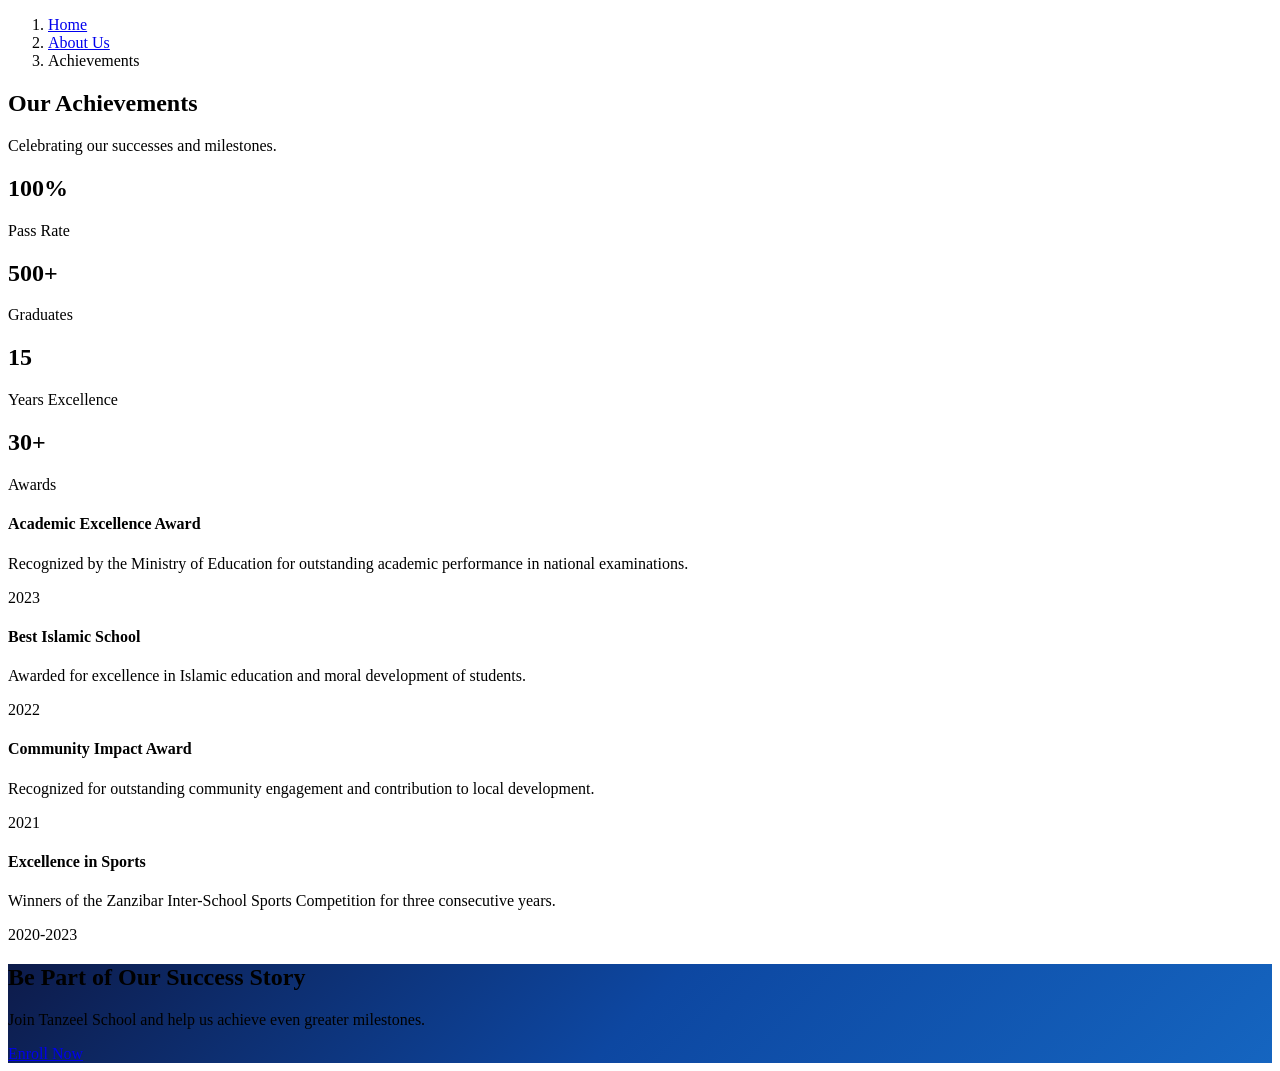
==== about-achievements.html @ 0faa12c1 "Prince" ====
<!DOCTYPE html>
<html lang="en" id="htmlTag">
<head>
    <meta charset="UTF-8" />
    <meta name="viewport" content="width=device-width, initial-scale=1.0" />
    <title>Tanzeel School - Achievements</title>
    <!-- Same head content -->
</head>
<body>

    <!-- Same NAVBAR and TOP BAR -->

    <!-- ======== PAGE HEADER ======== -->
    <section class="page-header py-5">
        <div class="container">
            <div class="row align-items-center">
                <div class="col-lg-8" data-aos="fade-right">
                    <nav aria-label="breadcrumb">
                        <ol class="breadcrumb">
                            <li class="breadcrumb-item"><a href="index.html" class="text-warning text-decoration-none">Home</a></li>
                            <li class="breadcrumb-item"><a href="about.html" class="text-warning text-decoration-none">About Us</a></li>
                            <li class="breadcrumb-item active text-white" aria-current="page">Achievements</li>
                        </ol>
                    </nav>
                    <h1 class="display-3 fw-bold text-white">
                        <span class="lang-achievements-page-title">Our Achievements</span>
                    </h1>
                    <p class="lead text-white-50 lang-achievements-page-desc">
                        Celebrating our successes and milestones.
                    </p>
                </div>
                <div class="col-lg-4 text-end d-none d-lg-block" data-aos="fade-left">
                    <div class="page-header-icon">
                        <i class="bi bi-trophy text-warning display-1"></i>
                    </div>
                </div>
            </div>
        </div>
    </section>

    <!-- ======== ACHIEVEMENTS CONTENT ======== -->
    <section class="achievements-full py-5">
        <div class="container">
            <!-- Stats -->
            <div class="row g-4 mb-5">
                <div class="col-lg-3 col-6" data-aos="fade-up" data-aos-delay="100">
                    <div class="achievement-stat p-4 rounded-4 text-center shadow-sm">
                        <h2 class="display-3 fw-bold text-primary">100%</h2>
                        <p class="text-muted lang-ach-stat-1">Pass Rate</p>
                    </div>
                </div>
                <div class="col-lg-3 col-6" data-aos="fade-up" data-aos-delay="200">
                    <div class="achievement-stat p-4 rounded-4 text-center shadow-sm">
                        <h2 class="display-3 fw-bold text-success">500+</h2>
                        <p class="text-muted lang-ach-stat-2">Graduates</p>
                    </div>
                </div>
                <div class="col-lg-3 col-6" data-aos="fade-up" data-aos-delay="300">
                    <div class="achievement-stat p-4 rounded-4 text-center shadow-sm">
                        <h2 class="display-3 fw-bold text-warning">15</h2>
                        <p class="text-muted lang-ach-stat-3">Years Excellence</p>
                    </div>
                </div>
                <div class="col-lg-3 col-6" data-aos="fade-up" data-aos-delay="400">
                    <div class="achievement-stat p-4 rounded-4 text-center shadow-sm">
                        <h2 class="display-3 fw-bold text-danger">30+</h2>
                        <p class="text-muted lang-ach-stat-4">Awards</p>
                    </div>
                </div>
            </div>
            
            <!-- Achievements List -->
            <div class="row g-4">
                <div class="col-lg-6" data-aos="fade-right">
                    <div class="achievement-card p-4 rounded-4 shadow-sm h-100">
                        <div class="d-flex align-items-start gap-3">
                            <div class="achievement-icon">
                                <i class="bi bi-trophy-fill text-warning display-4"></i>
                            </div>
                            <div>
                                <h4 class="fw-bold lang-ach-1">Academic Excellence Award</h4>
                                <p class="text-muted lang-ach-1-desc">Recognized by the Ministry of Education for outstanding academic performance in national examinations.</p>
                                <span class="badge bg-warning text-dark">2023</span>
                            </div>
                        </div>
                    </div>
                </div>
                
                <div class="col-lg-6" data-aos="fade-left" data-aos-delay="100">
                    <div class="achievement-card p-4 rounded-4 shadow-sm h-100">
                        <div class="d-flex align-items-start gap-3">
                            <div class="achievement-icon">
                                <i class="bi bi-award-fill text-primary display-4"></i>
                            </div>
                            <div>
                                <h4 class="fw-bold lang-ach-2">Best Islamic School</h4>
                                <p class="text-muted lang-ach-2-desc">Awarded for excellence in Islamic education and moral development of students.</p>
                                <span class="badge bg-primary">2022</span>
                            </div>
                        </div>
                    </div>
                </div>
                
                <div class="col-lg-6" data-aos="fade-right" data-aos-delay="200">
                    <div class="achievement-card p-4 rounded-4 shadow-sm h-100">
                        <div class="d-flex align-items-start gap-3">
                            <div class="achievement-icon">
                                <i class="bi bi-people-fill text-success display-4"></i>
                            </div>
                            <div>
                                <h4 class="fw-bold lang-ach-3">Community Impact Award</h4>
                                <p class="text-muted lang-ach-3-desc">Recognized for outstanding community engagement and contribution to local development.</p>
                                <span class="badge bg-success">2021</span>
                            </div>
                        </div>
                    </div>
                </div>
                
                <div class="col-lg-6" data-aos="fade-left" data-aos-delay="300">
                    <div class="achievement-card p-4 rounded-4 shadow-sm h-100">
                        <div class="d-flex align-items-start gap-3">
                            <div class="achievement-icon">
                                <i class="bi bi-star-fill text-warning display-4"></i>
                            </div>
                            <div>
                                <h4 class="fw-bold lang-ach-4">Excellence in Sports</h4>
                                <p class="text-muted lang-ach-4-desc">Winners of the Zanzibar Inter-School Sports Competition for three consecutive years.</p>
                                <span class="badge bg-warning text-dark">2020-2023</span>
                            </div>
                        </div>
                    </div>
                </div>
            </div>
        </div>
    </section>

    <!-- ======== CTA ======== -->
    <section class="cta-section py-5">
        <div class="container">
            <div class="cta-box p-5 rounded-5 text-center text-white" style="background: linear-gradient(135deg, #0d1b4a 0%, #0d47a1 50%, #1565c0 100%);">
                <h2 class="fw-bold display-5">Be Part of Our Success Story</h2>
                <p class="lead mb-4">Join Tanzeel School and help us achieve even greater milestones.</p>
                <a href="contact.html" class="btn btn-warning btn-lg fw-bold px-5 py-3 rounded-pill">
                    <i class="bi bi-person-plus me-2"></i> Enroll Now
                </a>
            </div>
        </div>
    </section>

    <!-- Same FOOTER -->
</body>
</html>
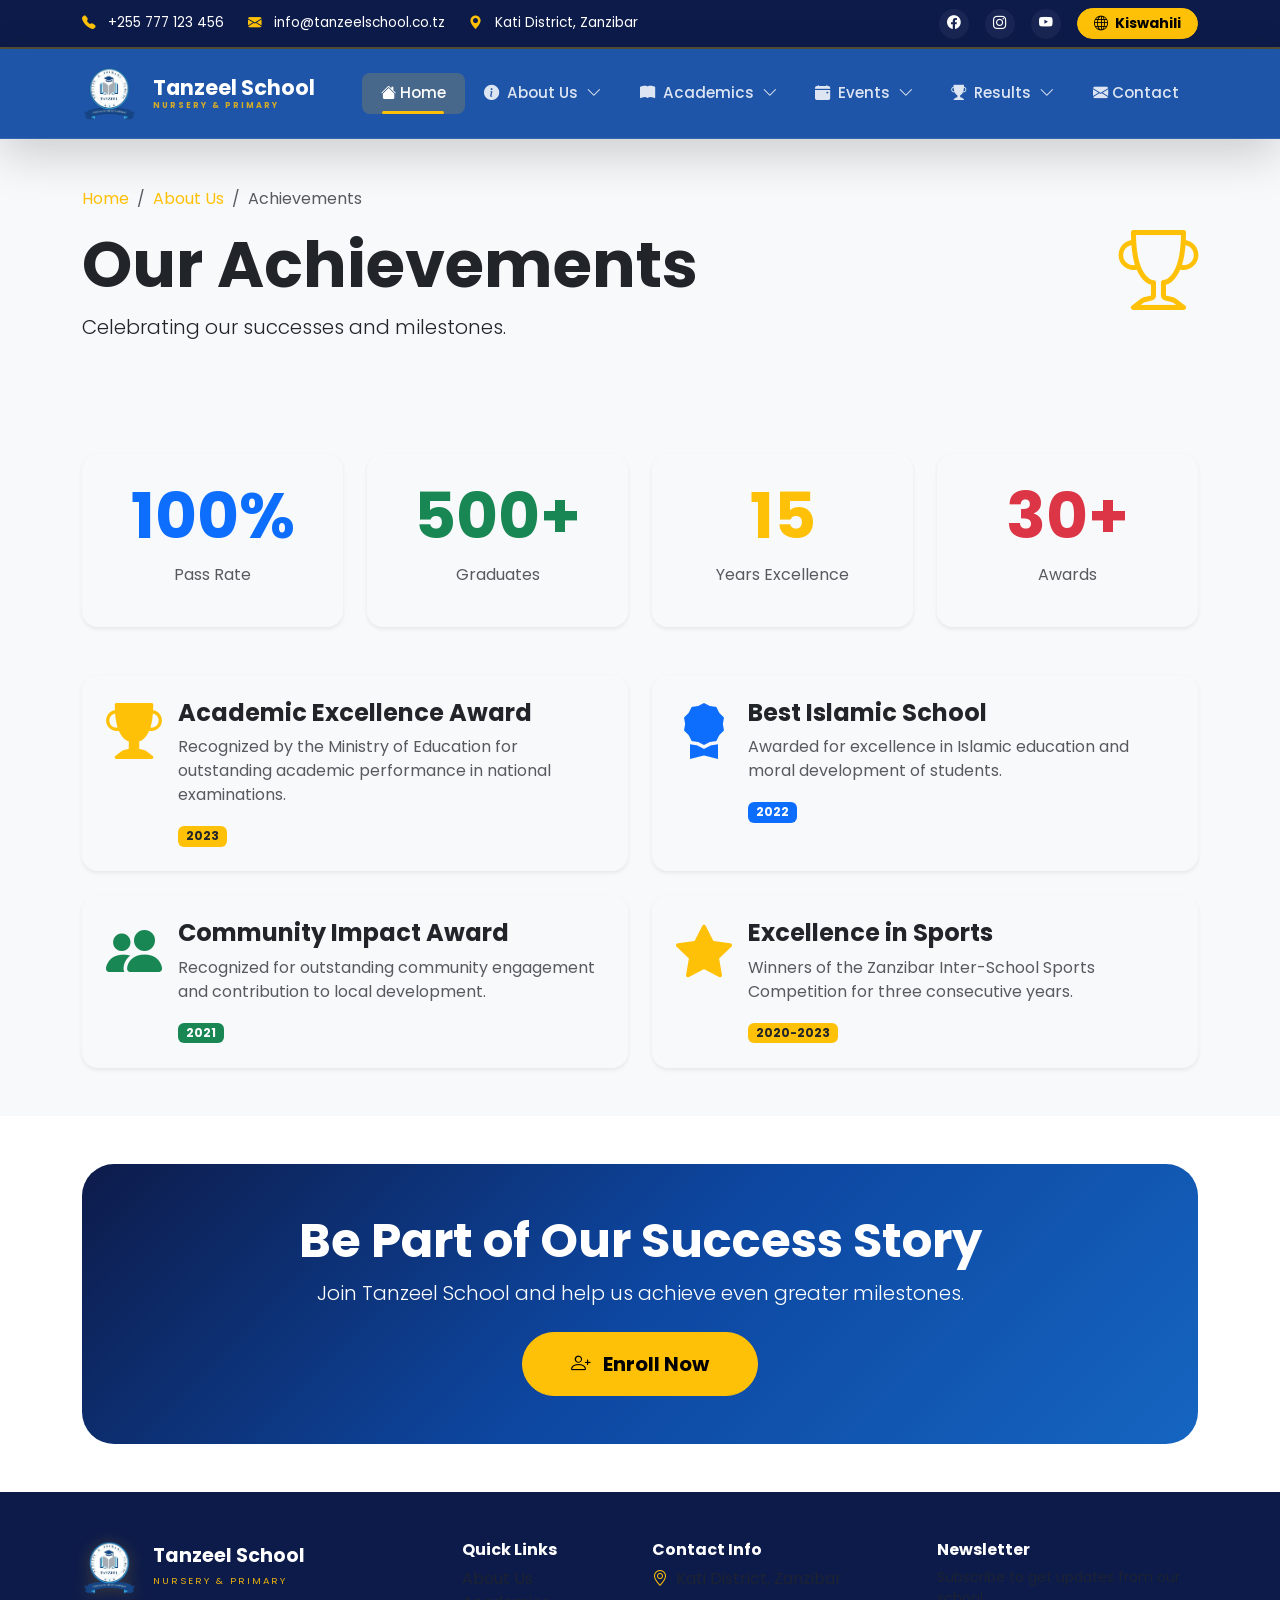
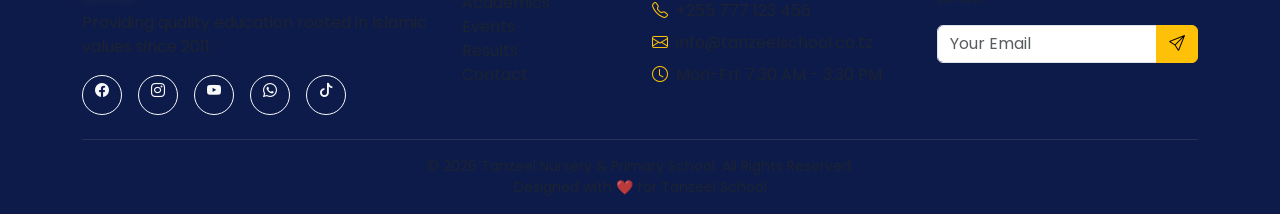
==== commit e01bf247: "Prince" ====
--- a/about-achievements.html
+++ b/about-achievements.html
@@ -4,11 +4,138 @@
     <meta charset="UTF-8" />
     <meta name="viewport" content="width=device-width, initial-scale=1.0" />
     <title>Tanzeel School - Achievements</title>
-    <!-- Same head content -->
+    
+    <!-- Bootstrap 5 CSS -->
+    <link href="https://cdn.jsdelivr.net/npm/bootstrap@5.3.2/dist/css/bootstrap.min.css" rel="stylesheet" />
+    <link href="https://cdn.jsdelivr.net/npm/bootstrap-icons@1.11.3/font/bootstrap-icons.css" rel="stylesheet" />
+    <link href="https://fonts.googleapis.com/css2?family=Playfair+Display:wght@700;800;900&family=Poppins:wght@300;400;500;600;700;800;900&display=swap" rel="stylesheet" />
+    <link href="https://unpkg.com/aos@2.3.1/dist/aos.css" rel="stylesheet" />
+    <link href="css/style.css" rel="stylesheet" />
 </head>
 <body>
 
-    <!-- Same NAVBAR and TOP BAR -->
+    
+    <!-- ======== PRELOADER ======== -->
+    <div id="preloader">
+        <div class="loader">
+            <div class="loader-ring"></div>
+            <div class="loader-ring"></div>
+            <div class="loader-ring"></div>
+            
+            <div class="loader-logo">
+                <img src="logo/tanzeel_logo.png" alt="Tanzeel School" class="loader-logo-img" />
+            </div>
+            <p class="loader-text mt-3 fw-bold">Tanzeel School</p>
+        </div>
+    </div>
+
+    <!-- ======== TOP BAR ======== -->
+    <div class="top-bar py-2 d-none d-md-block">
+        <div class="container d-flex justify-content-between align-items-center">
+            <div class="d-flex gap-4 text-white">
+                <span><i class="bi bi-telephone-fill me-2 text-warning"></i> <span class="lang-phone">+255 777 123 456</span></span>
+                <span><i class="bi bi-envelope-fill me-2 text-warning"></i> <span class="lang-email">info@tanzeelschool.co.tz</span></span>
+                <span><i class="bi bi-geo-alt-fill me-2 text-warning"></i> <span class="lang-address">Kati District, Zanzibar</span></span>
+            </div>
+            <div class="d-flex gap-3 align-items-center">
+                <a href="#" class="text-white text-decoration-none social-icon-top"><i class="bi bi-facebook"></i></a>
+                <a href="#" class="text-white text-decoration-none social-icon-top"><i class="bi bi-instagram"></i></a>
+                <a href="#" class="text-white text-decoration-none social-icon-top"><i class="bi bi-youtube"></i></a>
+                <button id="langToggle" class="btn btn-warning btn-sm fw-bold px-3 rounded-pill">
+                    <i class="bi bi-globe me-1"></i> <span id="langLabel">Kiswahili</span>
+                </button>
+            </div>
+        </div>
+    </div>
+
+    <!-- ======== NAVBAR ======== -->
+    <nav class="navbar navbar-expand-lg glass-navbar shadow-lg sticky-top">
+        <div class="container">
+            <a class="navbar-brand fw-bold" href="index.html">
+                <div class="brand-logo-wrapper">
+                    <img src="logo/tanzeel_logo.png" alt="Tanzeel School Logo" class="brand-logo" id="headerLogo" />
+                    <div class="brand-icon-fallback d-none">
+                        <i class="bi bi-mortarboard-fill"></i>
+                    </div>
+                </div>
+                <div class="brand-text ms-2">
+                    <span class="lang-school-name">Tanzeel School</span>
+                    <small class="d-block text-warning" style="font-size: 0.5rem; letter-spacing: 2px; opacity: 0.8;">
+                        <span class="lang-brand-tag">NURSERY &amp; PRIMARY</span>
+                    </small>
+                </div>
+            </a>
+            <button class="navbar-toggler border-0" type="button" data-bs-toggle="collapse" data-bs-target="#mainNav">
+                <span class="navbar-toggler-icon"></span>
+            </button>
+            <div class="collapse navbar-collapse" id="mainNav">
+                <ul class="navbar-nav ms-auto fw-semibold">
+                    <li class="nav-item"><a class="nav-link active" href="index.html"><i class="bi bi-house-fill me-1"></i><span class="lang-nav-home">Home</span></a></li>
+                    <li class="nav-item dropdown">
+                        <a class="nav-link dropdown-toggle" href="#" id="aboutDropdown" role="button" data-bs-toggle="dropdown" aria-expanded="false">
+                            <i class="bi bi-info-circle-fill me-1"></i>
+                            <span class="lang-nav-about">About Us</span>
+                            <i class="bi bi-chevron-down ms-1 dropdown-arrow"></i>
+                        </a>
+                        <ul class="dropdown-menu glass-dropdown" aria-labelledby="aboutDropdown">
+                            <li><a class="dropdown-item" href="about.html"><i class="bi bi-grid me-2"></i><span class="lang-drop-overview">Overview</span></a></li>
+                            <li><a class="dropdown-item" href="about-history.html"><i class="bi bi-clock-history me-2"></i><span class="lang-drop-history">Our History</span><span class="dropdown-badge">NEW</span></a></li>
+                            <li><a class="dropdown-item" href="about-mission.html"><i class="bi bi-bullseye me-2"></i><span class="lang-drop-mission">Mission & Vision</span></a></li>
+                            <li><a class="dropdown-item" href="about-staff.html"><i class="bi bi-people me-2"></i><span class="lang-drop-staff">Our Staff</span></a></li>
+                            <li><a class="dropdown-item" href="about-facilities.html"><i class="bi bi-building me-2"></i><span class="lang-drop-facilities">Facilities</span></a></li>
+                            <li><hr class="dropdown-divider" /></li>
+                            <li><a class="dropdown-item" href="about-achievements.html"><i class="bi bi-trophy me-2"></i><span class="lang-drop-achievements">Achievements</span><span class="dropdown-badge bg-success">Award</span></a></li>
+                        </ul>
+                    </li>
+                    <li class="nav-item dropdown">
+                        <a class="nav-link dropdown-toggle" href="#" id="acadDropdown" role="button" data-bs-toggle="dropdown" aria-expanded="false">
+                            <i class="bi bi-book-fill me-1"></i>
+                            <span class="lang-nav-academics">Academics</span>
+                            <i class="bi bi-chevron-down ms-1 dropdown-arrow"></i>
+                        </a>
+                        <ul class="dropdown-menu glass-dropdown" aria-labelledby="acadDropdown">
+                            <li><a class="dropdown-item" href="academics.html#nursery"><i class="bi bi-stars me-2"></i><span class="lang-drop-nursery">Nursery Program</span></a></li>
+                            <li><a class="dropdown-item" href="academics.html#primary"><i class="bi bi-book me-2"></i><span class="lang-drop-primary">Primary Program</span></a></li>
+                            <li><a class="dropdown-item" href="academics.html#subjects"><i class="bi bi-grid me-2"></i><span class="lang-drop-subjects">Subjects Offered</span><span class="dropdown-badge">8</span></a></li>
+                            <li><a class="dropdown-item" href="academics.html#curriculum"><i class="bi bi-diagram-3 me-2"></i><span class="lang-drop-curriculum">Curriculum</span></a></li>
+                            <li><hr class="dropdown-divider" /></li>
+                            <li><a class="dropdown-item" href="academics.html#islamic"><i class="bi bi-star me-2"></i><span class="lang-drop-islamic">Islamic Studies</span><span class="dropdown-badge bg-warning text-dark">Featured</span></a></li>
+                        </ul>
+                    </li>
+                    <li class="nav-item dropdown">
+                        <a class="nav-link dropdown-toggle" href="#" id="eventsDropdown" role="button" data-bs-toggle="dropdown" aria-expanded="false">
+                            <i class="bi bi-calendar-event-fill me-1"></i>
+                            <span class="lang-nav-events">Events</span>
+                            <i class="bi bi-chevron-down ms-1 dropdown-arrow"></i>
+                        </a>
+                        <ul class="dropdown-menu glass-dropdown" aria-labelledby="eventsDropdown">
+                            <li><a class="dropdown-item" href="events.html#upcoming"><i class="bi bi-calendar-plus me-2"></i><span class="lang-drop-upcoming">Upcoming Events</span><span class="dropdown-badge bg-danger">3</span></a></li>
+                            <li><a class="dropdown-item" href="events.html#calendar"><i class="bi bi-calendar3 me-2"></i><span class="lang-drop-calendar">School Calendar</span></a></li>
+                            <li><a class="dropdown-item" href="events.html#gallery"><i class="bi bi-images me-2"></i><span class="lang-drop-gallery">Event Gallery</span></a></li>
+                            <li><hr class="dropdown-divider" /></li>
+                            <li><a class="dropdown-item" href="events.html#sports"><i class="bi bi-dribbble me-2"></i><span class="lang-drop-sports">Sports Events</span></a></li>
+                        </ul>
+                    </li>
+                    <li class="nav-item dropdown">
+                        <a class="nav-link dropdown-toggle" href="#" id="resultsDropdown" role="button" data-bs-toggle="dropdown" aria-expanded="false">
+                            <i class="bi bi-trophy-fill me-1"></i>
+                            <span class="lang-nav-results">Results</span>
+                            <i class="bi bi-chevron-down ms-1 dropdown-arrow"></i>
+                        </a>
+                        <ul class="dropdown-menu glass-dropdown" aria-labelledby="resultsDropdown">
+                            <li><a class="dropdown-item" href="results.html#2025"><i class="bi bi-award me-2"></i><span class="lang-drop-2025">2025 Results</span><span class="dropdown-badge bg-success">Latest</span></a></li>
+                            <li><a class="dropdown-item" href="results.html#2024"><i class="bi bi-award me-2"></i><span class="lang-drop-2024">2024 Results</span></a></li>
+                            <li><a class="dropdown-item" href="results.html#analysis"><i class="bi bi-graph-up me-2"></i><span class="lang-drop-analysis">Performance Analysis</span></a></li>
+                            <li><hr class="dropdown-divider" /></li>
+                            <li><a class="dropdown-item" href="results.html#national"><i class="bi bi-bar-chart me-2"></i><span class="lang-drop-national">National Rankings</span></a></li>
+                        </ul>
+                    </li>
+                    <li class="nav-item"><a class="nav-link" href="contact.html"><i class="bi bi-envelope-fill me-1"></i><span class="lang-nav-contact">Contact</span></a></li>
+                </ul>
+            </div>
+        </div>
+    </nav>
+
 
     <!-- ======== PAGE HEADER ======== -->
     <section class="page-header py-5">
@@ -19,13 +146,13 @@
                         <ol class="breadcrumb">
                             <li class="breadcrumb-item"><a href="index.html" class="text-warning text-decoration-none">Home</a></li>
                             <li class="breadcrumb-item"><a href="about.html" class="text-warning text-decoration-none">About Us</a></li>
-                            <li class="breadcrumb-item active text-white" aria-current="page">Achievements</li>
+                            <li class="breadcrumb-item active" aria-current="page">Achievements</li>
                         </ol>
                     </nav>
-                    <h1 class="display-3 fw-bold text-white">
+                    <h1 class="display-3 fw-bold">
                         <span class="lang-achievements-page-title">Our Achievements</span>
                     </h1>
-                    <p class="lead text-white-50 lang-achievements-page-desc">
+                    <p class="lead lang-achievements-page-desc">
                         Celebrating our successes and milestones.
                     </p>
                 </div>
@@ -146,7 +273,79 @@
             </div>
         </div>
     </section>
-
-    <!-- Same FOOTER -->
+<!-- ======== FOOTER ======== -->
+    <footer class="footer bg-dark text-white pt-5 pb-3">
+        <div class="container">
+            <div class="row g-4">
+                <div class="col-lg-4">
+                    <!-- ====== LOGO IN FOOTER ====== -->
+                    <div class="footer-brand d-flex align-items-center mb-3">
+                        <div class="footer-logo-wrapper">
+                            <img src="logo/tanzeel_logo.png" alt="Tanzeel School Logo" class="footer-logo" id="footerLogo" />
+                            <div class="footer-logo-fallback d-none">
+                                <i class="bi bi-mortarboard-fill text-warning"></i>
+                            </div>
+                        </div>
+                        <div class="footer-brand-text ms-3">
+                            <h5 class="fw-bold mb-0 text-white">
+                                <span class="lang-footer-name">Tanzeel School</span>
+                            </h5>
+                            <small class="text-warning" style="font-size: 0.6rem; letter-spacing: 2px;">
+                                <span class="lang-footer-tag">NURSERY &amp; PRIMARY</span>
+                            </small>
+                        </div>
+                    </div>
+                    <p class="text-muted lang-footer-desc">
+                        Providing quality education rooted in Islamic values since 2011.
+                    </p>
+                    <div class="social-links d-flex gap-3 mt-3">
+                        <a href="#" class="btn btn-outline-light btn-sm rounded-circle social-btn"><i class="bi bi-facebook"></i></a>
+                        <a href="#" class="btn btn-outline-light btn-sm rounded-circle social-btn"><i class="bi bi-instagram"></i></a>
+                        <a href="#" class="btn btn-outline-light btn-sm rounded-circle social-btn"><i class="bi bi-youtube"></i></a>
+                        <a href="#" class="btn btn-outline-light btn-sm rounded-circle social-btn"><i class="bi bi-whatsapp"></i></a>
+                        <a href="#" class="btn btn-outline-light btn-sm rounded-circle social-btn"><i class="bi bi-tiktok"></i></a>
+                    </div>
+                </div>
+                <div class="col-lg-2 col-6">
+                    <h6 class="fw-bold lang-footer-quick">Quick Links</h6>
+                    <ul class="list-unstyled">
+                        <li><a href="about.html" class="text-decoration-none text-muted footer-link">About Us</a></li>
+                        <li><a href="academics.html" class="text-decoration-none text-muted footer-link">Academics</a></li>
+                        <li><a href="events.html" class="text-decoration-none text-muted footer-link">Events</a></li>
+                        <li><a href="results.html" class="text-decoration-none text-muted footer-link">Results</a></li>
+                        <li><a href="contact.html" class="text-decoration-none text-muted footer-link">Contact</a></li>
+                    </ul>
+                </div>
+                <div class="col-lg-3 col-6">
+                    <h6 class="fw-bold lang-footer-contact">Contact Info</h6>
+                    <ul class="list-unstyled text-muted">
+                        <li class="mb-2"><i class="bi bi-geo-alt me-2 text-warning"></i>Kati District, Zanzibar</li>
+                        <li class="mb-2"><i class="bi bi-telephone me-2 text-warning"></i>+255 777 123 456</li>
+                        <li class="mb-2"><i class="bi bi-envelope me-2 text-warning"></i>info@tanzeelschool.co.tz</li>
+                        <li class="mb-2"><i class="bi bi-clock me-2 text-warning"></i>Mon-Fri: 7:30 AM - 3:30 PM</li>
+                    </ul>
+                </div>
+                <div class="col-lg-3">
+                    <h6 class="fw-bold lang-footer-newsletter">Newsletter</h6>
+                    <p class="text-muted small">Subscribe to get updates from our school.</p>
+                    <div class="input-group">
+                        <input type="email" class="form-control" placeholder="Your Email" />
+                        <button class="btn btn-warning" type="button"><i class="bi bi-send"></i></button>
+                    </div>
+                </div>
+            </div>
+            <hr class="border-secondary mt-4" />
+            <div class="text-center text-muted small">
+                &copy; 2026 <span class="lang-footer-copy">Tanzeel Nursery &amp; Primary School. All Rights Reserved.</span>
+                <br />
+                <span class="lang-footer-designed">Designed with <i class="bi bi-heart-fill text-danger"></i> for Tanzeel School</span>
+            </div>
+        </div>
+    </footer>
+
+    <!-- Bootstrap JS -->
+    <script src="https://cdn.jsdelivr.net/npm/bootstrap@5.3.2/dist/js/bootstrap.bundle.min.js"></script>
+    <script src="https://unpkg.com/aos@2.3.1/dist/aos.js"></script>
+    <script src="js/script.js"></script>
 </body>
 </html>
--- a/css/style.css
+++ b/css/style.css
@@ -0,0 +1,1320 @@
+/* ============================================================
+   GLOBAL RESET & BASE
+   ============================================================ */
+* {
+    margin: 0;
+    padding: 0;
+    box-sizing: border-box;
+}
+
+:root {
+    --primary: #0d47a1;
+    --primary-dark: #0d1b4a;
+    --primary-light: #1565c0;
+    --secondary: #ffc107;
+    --secondary-dark: #f57f17;
+    --gradient-primary: linear-gradient(135deg, #0d1b4a 0%, #0d47a1 50%, #1565c0 100%);
+    --glass-bg: rgba(255, 255, 255, 0.1);
+    --glass-border: rgba(255, 255, 255, 0.2);
+    --shadow-lg: 0 20px 60px rgba(0, 0, 0, 0.15);
+    --shadow-xl: 0 30px 80px rgba(0, 0, 0, 0.2);
+    --shadow-2xl: 0 40px 100px rgba(0, 0, 0, 0.25);
+    --transition-smooth: all 0.4s cubic-bezier(0.25, 0.46, 0.45, 0.94);
+}
+
+body {
+    font-family: 'Poppins', sans-serif;
+    overflow-x: hidden;
+    background: #f8f9fa;
+}
+
+/* ============================================================
+   PRELOADER
+   ============================================================ */
+#preloader {
+    position: fixed;
+    top: 0;
+    left: 0;
+    width: 100%;
+    height: 100%;
+    background: var(--gradient-primary);
+    display: flex;
+    align-items: center;
+    justify-content: center;
+    z-index: 99999;
+    transition: opacity 0.8s ease, visibility 0.8s ease;
+}
+
+#preloader.hide {
+    opacity: 0;
+    visibility: hidden;
+}
+
+.loader {
+    text-align: center;
+}
+
+.loader-ring {
+    display: inline-block;
+    width: 60px;
+    height: 60px;
+    border: 4px solid rgba(255, 255, 255, 0.1);
+    border-top-color: var(--secondary);
+    border-radius: 50%;
+    animation: spin 1s linear infinite;
+    margin: 0 5px;
+}
+
+.loader-ring:nth-child(2) {
+    width: 80px;
+    height: 80px;
+    border-top-color: #fff;
+    animation-duration: 1.5s;
+}
+
+.loader-ring:nth-child(3) {
+    width: 100px;
+    height: 100px;
+    border-top-color: var(--secondary);
+    animation-duration: 2s;
+}
+
+@keyframes spin {
+    to { transform: rotate(360deg); }
+}
+
+.loader-logo {
+    margin-top: 30px;
+}
+
+.loader-logo-img {
+    width: 80px;
+    height: 80px;
+    object-fit: contain;
+    border-radius: 50%;
+    border: 3px solid rgba(255, 193, 7, 0.3);
+    animation: pulse 1.5s ease-in-out infinite;
+}
+
+.loader-text {
+    color: #fff;
+    font-size: 1.5rem;
+    letter-spacing: 2px;
+    animation: pulse 1.5s ease-in-out infinite;
+}
+
+@keyframes pulse {
+    0%, 100% { opacity: 0.6; transform: scale(0.98); }
+    50% { opacity: 1; transform: scale(1.02); }
+}
+
+/* ============================================================
+   TOP BAR
+   ============================================================ */
+.top-bar {
+    background: var(--primary-dark);
+    font-size: 0.85rem;
+    border-bottom: 2px solid rgba(255, 193, 7, 0.3);
+}
+
+.social-icon-top {
+    width: 30px;
+    height: 30px;
+    display: inline-flex;
+    align-items: center;
+    justify-content: center;
+    border-radius: 50%;
+    transition: var(--transition-smooth);
+    background: rgba(255, 255, 255, 0.05);
+}
+
+.social-icon-top:hover {
+    background: var(--secondary);
+    color: var(--primary-dark) !important;
+    transform: translateY(-2px);
+}
+
+/* ============================================================
+   NAVBAR WITH LOGO
+   ============================================================ */
+.glass-navbar {
+    background: rgba(13, 71, 161, 0.92) !important;
+    backdrop-filter: blur(20px) saturate(180%);
+    -webkit-backdrop-filter: blur(20px) saturate(180%);
+    border-bottom: 1px solid rgba(255, 255, 255, 0.1);
+    padding: 12px 0;
+    transition: var(--transition-smooth);
+}
+
+.glass-navbar.scrolled {
+    background: rgba(13, 27, 74, 0.95) !important;
+    padding: 8px 0;
+}
+
+/* Brand Logo in Header */
+.brand-logo-wrapper {
+    width: 55px;
+    height: 55px;
+    flex-shrink: 0;
+    display: flex;
+    align-items: center;
+    justify-content: center;
+}
+
+.brand-logo {
+    width: 100%;
+    height: 100%;
+    object-fit: contain;
+    border-radius: 12px;
+    transition: var(--transition-smooth);
+}
+
+.brand-logo-wrapper:hover .brand-logo {
+    transform: scale(1.08) rotate(-3deg);
+}
+
+.brand-icon-fallback {
+    width: 50px;
+    height: 50px;
+    background: var(--secondary);
+    border-radius: 12px;
+    display: flex;
+    align-items: center;
+    justify-content: center;
+    font-size: 2rem;
+    color: var(--primary-dark);
+}
+
+.navbar-brand {
+    display: flex;
+    align-items: center;
+    color: #fff !important;
+    font-size: 1.5rem;
+    font-weight: 700;
+    text-decoration: none;
+    gap: 8px;
+}
+
+.brand-text {
+    display: flex;
+    flex-direction: column;
+    line-height: 1.2;
+}
+
+.brand-text .lang-school-name {
+    font-size: 1.3rem;
+    font-weight: 700;
+    color: #fff;
+}
+
+.brand-text small {
+    font-size: 0.5rem;
+    letter-spacing: 2px;
+    opacity: 0.8;
+    color: var(--secondary) !important;
+}
+
+/* ============================================================
+   NAV LINKS
+   ============================================================ */
+.nav-link {
+    color: rgba(255, 255, 255, 0.85) !important;
+    padding: 0.6rem 1.2rem !important;
+    border-radius: 8px;
+    transition: var(--transition-smooth);
+    position: relative;
+    font-weight: 500;
+    font-size: 0.95rem;
+}
+
+.nav-link:hover,
+.nav-link.active {
+    color: #fff !important;
+    background: rgba(255, 193, 7, 0.12);
+}
+
+.nav-link.active {
+    background: rgba(255, 193, 7, 0.18);
+}
+
+.nav-link::after {
+    content: '';
+    position: absolute;
+    bottom: 0;
+    left: 50%;
+    width: 0;
+    height: 3px;
+    background: var(--secondary);
+    transition: var(--transition-smooth);
+    transform: translateX(-50%);
+    border-radius: 3px;
+}
+
+.nav-link:hover::after,
+.nav-link.active::after {
+    width: 60%;
+}
+
+.dropdown-arrow {
+    transition: transform 0.3s ease;
+    display: inline-block;
+}
+
+.nav-link:hover .dropdown-arrow {
+    transform: rotate(180deg);
+}
+
+/* ============================================================
+   DROPDOWN MENU
+   ============================================================ */
+.glass-dropdown {
+    background: rgba(13, 27, 74, 0.95) !important;
+    backdrop-filter: blur(24px) saturate(200%);
+    -webkit-backdrop-filter: blur(24px) saturate(200%);
+    border: 1px solid rgba(255, 255, 255, 0.12);
+    border-radius: 16px;
+    padding: 10px;
+    min-width: 260px;
+    box-shadow: 0 25px 80px rgba(0, 0, 0, 0.4);
+    animation: dropdownFadeIn 0.4s cubic-bezier(0.23, 1, 0.32, 1);
+    transform-origin: top center;
+    margin-top: 8px;
+}
+
+@keyframes dropdownFadeIn {
+    0% {
+        opacity: 0;
+        transform: translateY(-15px) scale(0.95);
+    }
+    100% {
+        opacity: 1;
+        transform: translateY(0) scale(1);
+    }
+}
+
+.glass-dropdown .dropdown-item {
+    color: rgba(255, 255, 255, 0.85);
+    padding: 10px 16px;
+    border-radius: 10px;
+    transition: var(--transition-smooth);
+    font-weight: 400;
+    font-size: 0.9rem;
+    display: flex;
+    align-items: center;
+    justify-content: space-between;
+    position: relative;
+}
+
+.glass-dropdown .dropdown-item i {
+    color: var(--secondary);
+    font-size: 1.1rem;
+    min-width: 24px;
+}
+
+.glass-dropdown .dropdown-item:hover {
+    background: rgba(255, 193, 7, 0.15);
+    color: #fff;
+    transform: translateX(6px);
+}
+
+.glass-dropdown .dropdown-item:hover i {
+    transform: scale(1.1);
+    color: #ffca2c;
+}
+
+.dropdown-badge {
+    font-size: 0.6rem;
+    padding: 2px 10px;
+    border-radius: 50px;
+    background: var(--secondary);
+    color: var(--primary-dark);
+    font-weight: 700;
+    text-transform: uppercase;
+    letter-spacing: 0.5px;
+    transition: var(--transition-smooth);
+}
+
+.dropdown-badge.bg-success {
+    background: #28a745;
+    color: #fff;
+}
+
+.dropdown-badge.bg-danger {
+    background: #dc3545;
+    color: #fff;
+}
+
+.dropdown-badge.bg-warning {
+    background: #ffc107;
+    color: #000;
+}
+
+.dropdown-item:hover .dropdown-badge {
+    transform: scale(1.05);
+}
+
+.glass-dropdown .dropdown-divider {
+    border-color: rgba(255, 255, 255, 0.08);
+    margin: 6px 0;
+}
+
+.dropdown-toggle::after {
+    display: none;
+}
+
+/* ============================================================
+   HERO SECTION
+   ============================================================ */
+.hero-section {
+    min-height: 100vh;
+    background: var(--gradient-primary);
+    position: relative;
+    padding: 120px 0 80px;
+    overflow: hidden;
+}
+
+.particles-container {
+    position: absolute;
+    top: 0;
+    left: 0;
+    width: 100%;
+    height: 100%;
+    z-index: 0;
+}
+
+.hero-gradient-overlay {
+    position: absolute;
+    top: 0;
+    left: 0;
+    width: 100%;
+    height: 100%;
+    background: radial-gradient(ellipse at 30% 50%, rgba(13, 71, 161, 0.4) 0%, transparent 70%),
+                radial-gradient(ellipse at 70% 50%, rgba(255, 193, 7, 0.1) 0%, transparent 60%);
+    z-index: 1;
+}
+
+.badge-hero {
+    background: rgba(255, 255, 255, 0.12);
+    backdrop-filter: blur(10px);
+    border: 1px solid rgba(255, 255, 255, 0.15);
+    padding: 10px 24px;
+    border-radius: 50px;
+    font-size: 0.9rem;
+    font-weight: 600;
+    color: #fff;
+    letter-spacing: 1px;
+}
+
+.hero-title {
+    font-family: 'Playfair Display', serif;
+    font-weight: 900;
+    line-height: 1.1;
+    text-shadow: 0 4px 40px rgba(0, 0, 0, 0.2);
+}
+
+.hero-title .text-warning {
+    text-shadow: 0 0 60px rgba(255, 193, 7, 0.3);
+}
+
+.hero-btn-primary {
+    background: var(--secondary);
+    color: var(--primary-dark);
+    border: none;
+    transition: var(--transition-smooth);
+    box-shadow: 0 10px 40px rgba(255, 193, 7, 0.3);
+}
+
+.hero-btn-primary:hover {
+    transform: translateY(-3px) scale(1.02);
+    box-shadow: 0 20px 60px rgba(255, 193, 7, 0.4);
+    color: var(--primary-dark);
+    background: #ffca2c;
+}
+
+.hero-btn-secondary {
+    border: 2px solid rgba(255, 255, 255, 0.4);
+    transition: var(--transition-smooth);
+}
+
+.hero-btn-secondary:hover {
+    background: rgba(255, 255, 255, 0.15);
+    border-color: #fff;
+    transform: translateY(-3px);
+}
+
+/* Hero Image */
+.hero-image-wrapper {
+    position: relative;
+}
+
+.hero-image-frame {
+    position: relative;
+    border-radius: 30px;
+    overflow: hidden;
+    box-shadow: 0 30px 80px rgba(0, 0, 0, 0.3);
+}
+
+.hero-image-frame::before {
+    content: '';
+    position: absolute;
+    top: -2px;
+    left: -2px;
+    right: -2px;
+    bottom: -2px;
+    background: linear-gradient(45deg, var(--secondary), transparent, var(--secondary), transparent);
+    background-size: 400% 400%;
+    border-radius: 32px;
+    animation: gradientBorder 4s ease infinite;
+    z-index: -1;
+}
+
+@keyframes gradientBorder {
+    0% { background-position: 0% 50%; }
+    50% { background-position: 100% 50%; }
+    100% { background-position: 0% 50%; }
+}
+
+.floating-img {
+    animation: float 4s ease-in-out infinite;
+    width: 100%;
+}
+
+@keyframes float {
+    0%, 100% { transform: translateY(0px) rotate(0deg); }
+    50% { transform: translateY(-20px) rotate(1deg); }
+}
+
+.floating-badge-1,
+.floating-badge-2,
+.floating-badge-3 {
+    position: absolute;
+    background: rgba(255, 255, 255, 0.95);
+    backdrop-filter: blur(10px);
+    padding: 12px 20px;
+    border-radius: 16px;
+    box-shadow: var(--shadow-lg);
+    display: flex;
+    align-items: center;
+    gap: 10px;
+    font-weight: 600;
+    color: var(--primary-dark);
+    animation: floatBadge 3s ease-in-out infinite;
+}
+
+.floating-badge-1 {
+    bottom: 30px;
+    left: -30px;
+    animation-delay: 0s;
+}
+
+.floating-badge-2 {
+    top: 30px;
+    right: -30px;
+    animation-delay: 0.5s;
+}
+
+.floating-badge-3 {
+    bottom: 120px;
+    right: -20px;
+    animation-delay: 1s;
+}
+
+@keyframes floatBadge {
+    0%, 100% { transform: translateY(0px); }
+    50% { transform: translateY(-10px); }
+}
+
+.scroll-indicator {
+    position: absolute;
+    bottom: 30px;
+    left: 50%;
+    transform: translateX(-50%);
+    z-index: 2;
+    text-align: center;
+    color: rgba(255, 255, 255, 0.6);
+    font-size: 0.8rem;
+    letter-spacing: 2px;
+}
+
+.scroll-line {
+    width: 2px;
+    height: 50px;
+    background: rgba(255, 255, 255, 0.2);
+    margin: 8px auto 0;
+    position: relative;
+}
+
+.scroll-dot {
+    width: 6px;
+    height: 6px;
+    background: var(--secondary);
+    border-radius: 50%;
+    position: absolute;
+    top: 0;
+    left: 50%;
+    transform: translateX(-50%);
+    animation: scrollDot 2s ease-in-out infinite;
+}
+
+@keyframes scrollDot {
+    0% { top: 0; opacity: 1; }
+    100% { top: 100%; opacity: 0; }
+}
+
+/* ============================================================
+   IMPROVED STATISTICS SECTION - PREMIUM DESIGN
+   ============================================================ */
+.stats-section {
+    padding: 80px 0 60px;
+    background: #f8f9fa;
+    position: relative;
+}
+
+.stats-section::before {
+    content: '';
+    position: absolute;
+    top: 0;
+    left: 0;
+    width: 100%;
+    height: 100%;
+    background: radial-gradient(circle at 20% 50%, rgba(13, 71, 161, 0.03) 0%, transparent 60%),
+                radial-gradient(circle at 80% 50%, rgba(255, 193, 7, 0.03) 0%, transparent 60%);
+    pointer-events: none;
+}
+
+.stats-header {
+    position: relative;
+}
+
+.stats-badge {
+    background: var(--gradient-primary);
+    color: #fff;
+    padding: 8px 24px;
+    border-radius: 50px;
+    font-weight: 600;
+    font-size: 0.85rem;
+    letter-spacing: 0.5px;
+}
+
+/* Premium Stat Card */
+.premium-stat-card {
+    background: #ffffff;
+    border-radius: 24px;
+    padding: 0;
+    transition: var(--transition-smooth);
+    position: relative;
+    overflow: hidden;
+    border: none;
+    box-shadow: 0 4px 20px rgba(0, 0, 0, 0.06);
+    height: 100%;
+}
+
+.premium-stat-card:hover {
+    transform: translateY(-12px);
+    box-shadow: var(--shadow-2xl) !important;
+}
+
+.stat-card-inner {
+    padding: 30px 25px 25px;
+    position: relative;
+    z-index: 1;
+}
+
+/* Icon Circle */
+.stat-icon-circle {
+    width: 70px;
+    height: 70px;
+    border-radius: 20px;
+    display: flex;
+    align-items: center;
+    justify-content: center;
+    font-size: 2rem;
+    color: #fff;
+    position: relative;
+    margin-bottom: 18px;
+    background: var(--gradient-primary);
+    transition: var(--transition-smooth);
+}
+
+.premium-stat-card:hover .stat-icon-circle {
+    transform: scale(1.08) rotate(-5deg);
+}
+
+.stat-icon-circle i {
+    position: relative;
+    z-index: 2;
+}
+
+.stat-icon-bg {
+    position: absolute;
+    top: 0;
+    left: 0;
+    width: 100%;
+    height: 100%;
+    border-radius: 20px;
+    background: var(--gradient-primary);
+    opacity: 0.2;
+    transition: var(--transition-smooth);
+}
+
+.premium-stat-card:hover .stat-icon-bg {
+    opacity: 0.4;
+    transform: scale(1.1);
+}
+
+/* Stat Number */
+.stat-number {
+    font-size: 2.8rem;
+    font-weight: 800;
+    color: var(--primary-dark);
+    line-height: 1;
+    margin-bottom: 4px;
+}
+
+.stat-plus {
+    font-size: 2rem;
+    color: var(--secondary);
+    margin-left: 2px;
+}
+
+.stat-label {
+    font-size: 0.95rem;
+    font-weight: 500;
+    color: #6c757d;
+    margin-bottom: 16px;
+}
+
+/* Progress Bar */
+.stat-progress-bar-wrapper {
+    margin: 12px 0 10px;
+}
+
+.stat-progress-track {
+    width: 100%;
+    height: 6px;
+    background: #e9ecef;
+    border-radius: 8px;
+    overflow: hidden;
+    position: relative;
+}
+
+.stat-progress-fill {
+    height: 100%;
+    border-radius: 8px;
+    background: var(--gradient-primary);
+    position: relative;
+    transition: width 1.8s cubic-bezier(0.25, 0.46, 0.45, 0.94);
+}
+
+.stat-progress-label {
+    position: absolute;
+    right: -20px;
+    top: -18px;
+    font-size: 0.6rem;
+    font-weight: 700;
+    color: var(--primary);
+    opacity: 0;
+    transition: var(--transition-smooth);
+}
+
+.premium-stat-card:hover .stat-progress-label {
+    opacity: 1;
+    right: -2px;
+}
+
+/* Trend */
+.stat-trend {
+    display: flex;
+    align-items: center;
+    gap: 4px;
+    font-size: 0.75rem;
+    font-weight: 600;
+    margin-top: 8px;
+}
+
+.stat-trend i {
+    font-size: 1.2rem;
+}
+
+/* Decorative Circles */
+.stat-decoration {
+    position: absolute;
+    top: -30px;
+    right: -30px;
+    width: 120px;
+    height: 120px;
+    z-index: 0;
+    pointer-events: none;
+}
+
+.stat-circle-1,
+.stat-circle-2,
+.stat-circle-3 {
+    position: absolute;
+    border-radius: 50%;
+    background: rgba(13, 71, 161, 0.04);
+}
+
+.stat-circle-1 {
+    width: 80px;
+    height: 80px;
+    top: 0;
+    right: 0;
+}
+
+.stat-circle-2 {
+    width: 60px;
+    height: 60px;
+    top: 30px;
+    right: 30px;
+    background: rgba(255, 193, 7, 0.04);
+}
+
+.stat-circle-3 {
+    width: 40px;
+    height: 40px;
+    top: 50px;
+    right: 50px;
+    background: rgba(13, 71, 161, 0.06);
+}
+
+/* Hover Decoration Animation */
+.premium-stat-card:hover .stat-circle-1 {
+    animation: pulseCircle 2s ease-in-out infinite;
+}
+
+.premium-stat-card:hover .stat-circle-2 {
+    animation: pulseCircle 2.5s ease-in-out infinite 0.3s;
+}
+
+.premium-stat-card:hover .stat-circle-3 {
+    animation: pulseCircle 3s ease-in-out infinite 0.6s;
+}
+
+@keyframes pulseCircle {
+    0%, 100% { transform: scale(1); opacity: 0.4; }
+    50% { transform: scale(1.2); opacity: 0.8; }
+}
+
+/* ============================================================
+   BADGE SECTION
+   ============================================================ */
+.badge-section {
+    background: var(--gradient-primary);
+    color: #fff;
+    padding: 8px 20px;
+    border-radius: 50px;
+    font-weight: 600;
+    font-size: 0.85rem;
+    letter-spacing: 0.5px;
+}
+
+/* ============================================================
+   ABOUT PREVIEW
+   ============================================================ */
+.about-preview {
+    padding: 80px 0;
+    background: #fff;
+}
+
+.about-image-wrapper {
+    position: relative;
+}
+
+.about-experience-badge {
+    position: absolute;
+    bottom: -20px;
+    right: -20px;
+    background: var(--secondary);
+    color: var(--primary-dark);
+    padding: 20px 25px;
+    border-radius: 20px;
+    text-align: center;
+    box-shadow: 0 15px 50px rgba(255, 193, 7, 0.4);
+    font-weight: 700;
+}
+
+.about-play-btn {
+    position: absolute;
+    top: 50%;
+    left: 50%;
+    transform: translate(-50%, -50%);
+    width: 80px;
+    height: 80px;
+    background: rgba(255, 255, 255, 0.95);
+    border-radius: 50%;
+    display: flex;
+    align-items: center;
+    justify-content: center;
+    font-size: 2rem;
+    color: var(--primary);
+    cursor: pointer;
+    transition: var(--transition-smooth);
+    box-shadow: var(--shadow-lg);
+}
+
+.about-play-btn:hover {
+    transform: translate(-50%, -50%) scale(1.1);
+    box-shadow: var(--shadow-xl);
+}
+
+.about-feature {
+    font-weight: 500;
+    color: #333;
+}
+
+/* ============================================================
+   ACADEMICS PREVIEW
+   ============================================================ */
+.academics-preview {
+    padding: 80px 0;
+    background: #f8f9fa;
+}
+
+.acad-card {
+    background: #fff;
+    border-radius: 20px;
+    transition: var(--transition-smooth);
+    position: relative;
+    overflow: hidden;
+    cursor: pointer;
+    border: 1px solid rgba(0, 0, 0, 0.05);
+}
+
+.acad-card:hover {
+    transform: translateY(-10px) scale(1.02);
+    box-shadow: var(--shadow-xl) !important;
+    border-color: var(--primary);
+}
+
+.acad-icon {
+    width: 80px;
+    height: 80px;
+    margin: 0 auto;
+    display: flex;
+    align-items: center;
+    justify-content: center;
+    border-radius: 20px;
+    transition: var(--transition-smooth);
+}
+
+.acad-card:hover .acad-icon {
+    transform: scale(1.1) rotate(-5deg);
+}
+
+.acad-hover-overlay {
+    position: absolute;
+    bottom: -50px;
+    left: 0;
+    width: 100%;
+    text-align: center;
+    transition: var(--transition-smooth);
+    opacity: 0;
+}
+
+.acad-card:hover .acad-hover-overlay {
+    bottom: 20px;
+    opacity: 1;
+}
+
+.bg-primary-soft { background: rgba(13, 71, 161, 0.1); }
+.bg-danger-soft { background: rgba(198, 40, 40, 0.1); }
+.bg-success-soft { background: rgba(46, 125, 50, 0.1); }
+.bg-info-soft { background: rgba(2, 136, 209, 0.1); }
+.bg-warning-soft { background: rgba(245, 127, 23, 0.1); }
+.bg-secondary-soft { background: rgba(117, 117, 117, 0.1); }
+
+/* ============================================================
+   RESULTS PREVIEW
+   ============================================================ */
+.results-preview {
+    padding: 80px 0;
+    background: #fff;
+}
+
+.results-table thead th {
+    background: var(--gradient-primary);
+    color: #fff;
+    border: none;
+    padding: 12px 16px;
+}
+
+.results-table tbody tr {
+    transition: var(--transition-smooth);
+}
+
+.results-table tbody tr:hover {
+    background: rgba(13, 71, 161, 0.05);
+}
+
+.results-chart-wrapper {
+    position: relative;
+}
+
+.results-chart-badge {
+    position: absolute;
+    bottom: 30px;
+    right: 30px;
+    background: rgba(255, 255, 255, 0.95);
+    padding: 20px 25px;
+    border-radius: 16px;
+    box-shadow: var(--shadow-lg);
+}
+
+.badge-circle {
+    width: 16px;
+    height: 16px;
+    border-radius: 50%;
+    display: inline-block;
+}
+
+/* ============================================================
+   EVENTS PREVIEW
+   ============================================================ */
+.events-preview {
+    padding: 80px 0;
+    background: #f8f9fa;
+}
+
+.event-card {
+    background: #fff;
+    border-radius: 20px;
+    transition: var(--transition-smooth);
+    position: relative;
+    overflow: hidden;
+    border: 1px solid rgba(0, 0, 0, 0.05);
+}
+
+.event-card::before {
+    content: '';
+    position: absolute;
+    top: 0;
+    left: 0;
+    width: 5px;
+    height: 100%;
+    background: var(--gradient-primary);
+}
+
+.event-card:nth-child(2)::before {
+    background: linear-gradient(180deg, #2e7d32, #66bb6a);
+}
+
+.event-card:nth-child(3)::before {
+    background: linear-gradient(180deg, #f57f17, #ffca28);
+}
+
+.event-card:hover {
+    transform: translateY(-10px);
+    box-shadow: var(--shadow-xl) !important;
+}
+
+.event-icon-wrapper {
+    width: 70px;
+    height: 70px;
+    display: flex;
+    align-items: center;
+    justify-content: center;
+    border-radius: 16px;
+    background: rgba(13, 71, 161, 0.08);
+    transition: var(--transition-smooth);
+}
+
+.event-card:hover .event-icon-wrapper {
+    background: rgba(13, 71, 161, 0.15);
+    transform: scale(1.05);
+}
+
+/* ============================================================
+   TESTIMONIALS
+   ============================================================ */
+.testimonials {
+    padding: 80px 0;
+    background: var(--gradient-primary);
+}
+
+.testimonial-card {
+    transition: var(--transition-smooth);
+    border: none;
+}
+
+.testimonial-card:hover {
+    transform: translateY(-5px);
+    box-shadow: var(--shadow-xl) !important;
+}
+
+.testimonial-quote {
+    position: relative;
+    margin-top: -20px;
+}
+
+.testimonial-avatar i {
+    font-size: 3rem;
+}
+
+.testimonial-stars i {
+    font-size: 0.8rem;
+}
+
+/* ============================================================
+   CTA SECTION
+   ============================================================ */
+.cta-section {
+    padding: 80px 0;
+    background: #fff;
+}
+
+.cta-box {
+    position: relative;
+    overflow: hidden;
+}
+
+.cta-particles {
+    position: absolute;
+    top: 0;
+    left: 0;
+    width: 100%;
+    height: 100%;
+    background: radial-gradient(circle at 20% 50%, rgba(255, 193, 7, 0.1) 0%, transparent 50%),
+                radial-gradient(circle at 80% 50%, rgba(255, 255, 255, 0.05) 0%, transparent 50%);
+    pointer-events: none;
+}
+
+.cta-box .btn-warning {
+    transition: var(--transition-smooth);
+}
+
+.cta-box .btn-warning:hover {
+    transform: translateY(-3px);
+    box-shadow: 0 15px 50px rgba(255, 193, 7, 0.4);
+}
+
+.cta-box .btn-outline-light:hover {
+    background: rgba(255, 255, 255, 0.15);
+    transform: translateY(-3px);
+}
+
+/* ============================================================
+   FOOTER WITH LOGO
+   ============================================================ */
+.footer {
+    background: var(--primary-dark) !important;
+}
+
+.footer-brand {
+    display: flex;
+    align-items: center;
+}
+
+.footer-logo-wrapper {
+    width: 55px;
+    height: 55px;
+    flex-shrink: 0;
+    display: flex;
+    align-items: center;
+    justify-content: center;
+}
+
+.footer-logo {
+    width: 100%;
+    height: 100%;
+    object-fit: contain;
+    border-radius: 12px;
+    transition: var(--transition-smooth);
+    filter: brightness(1) drop-shadow(0 2px 8px rgba(255, 193, 7, 0.2));
+}
+
+.footer-logo:hover {
+    transform: scale(1.05) rotate(-2deg);
+    filter: brightness(1.1) drop-shadow(0 4px 16px rgba(255, 193, 7, 0.3));
+}
+
+.footer-logo-fallback {
+    width: 50px;
+    height: 50px;
+    background: var(--secondary);
+    border-radius: 12px;
+    display: flex;
+    align-items: center;
+    justify-content: center;
+    font-size: 2rem;
+    color: var(--primary-dark);
+}
+
+.footer-brand-text h5 {
+    font-size: 1.2rem;
+    font-weight: 700;
+}
+
+.footer-brand-text small {
+    font-size: 0.55rem;
+    letter-spacing: 2px;
+    opacity: 0.9;
+}
+
+.footer-link {
+    transition: var(--transition-smooth);
+    display: inline-block;
+}
+
+.footer-link:hover {
+    color: var(--secondary) !important;
+    transform: translateX(5px);
+}
+
+.social-btn {
+    transition: var(--transition-smooth);
+    width: 40px;
+    height: 40px;
+}
+
+.social-btn:hover {
+    background: var(--secondary) !important;
+    color: var(--primary-dark) !important;
+    transform: translateY(-3px);
+}
+
+/* ============================================================
+   RESPONSIVE
+   ============================================================ */
+@media (max-width: 992px) {
+    .hero-section {
+        min-height: auto;
+        padding: 100px 0 60px;
+    }
+    
+    .hero-title {
+        font-size: 3rem;
+    }
+    
+    .floating-badge-1,
+    .floating-badge-2,
+    .floating-badge-3 {
+        display: none;
+    }
+    
+    .stat-number {
+        font-size: 2.2rem;
+    }
+
+    .glass-dropdown {
+        background: rgba(13, 27, 74, 0.98) !important;
+        border: none;
+        border-radius: 0;
+        padding: 10px 20px;
+        animation: none;
+    }
+
+    .glass-dropdown .dropdown-item {
+        padding: 12px 16px;
+    }
+
+    .brand-logo-wrapper {
+        width: 45px;
+        height: 45px;
+    }
+
+    .brand-text .lang-school-name {
+        font-size: 1.1rem;
+    }
+}
+
+@media (max-width: 768px) {
+    .hero-title {
+        font-size: 2.2rem;
+    }
+    
+    .badge-hero {
+        font-size: 0.75rem;
+        padding: 6px 16px;
+    }
+    
+    .about-experience-badge {
+        bottom: -10px;
+        right: -10px;
+        padding: 10px 15px;
+        font-size: 0.9rem;
+    }
+    
+    .about-play-btn {
+        width: 60px;
+        height: 60px;
+        font-size: 1.5rem;
+    }
+    
+    .cta-box {
+        padding: 30px 20px !important;
+    }
+
+    .stat-number {
+        font-size: 1.8rem;
+    }
+
+    .stat-icon-circle {
+        width: 55px;
+        height: 55px;
+        font-size: 1.5rem;
+    }
+
+    .footer-logo-wrapper {
+        width: 45px;
+        height: 45px;
+    }
+
+    .footer-brand-text h5 {
+        font-size: 1rem;
+    }
+}
+
+@media (max-width: 576px) {
+    .hero-title {
+        font-size: 1.8rem;
+    }
+    
+    .hero-section .btn {
+        font-size: 0.9rem;
+        padding: 10px 24px !important;
+    }
+
+    .stat-card-inner {
+        padding: 20px 18px;
+    }
+
+    .stat-number {
+        font-size: 1.5rem;
+    }
+
+    .stat-label {
+        font-size: 0.8rem;
+    }
+
+    .stat-icon-circle {
+        width: 48px;
+        height: 48px;
+        font-size: 1.3rem;
+        border-radius: 14px;
+    }
+
+    .brand-logo-wrapper {
+        width: 38px;
+        height: 38px;
+    }
+
+    .brand-text .lang-school-name {
+        font-size: 0.9rem;
+    }
+
+    .brand-text small {
+        font-size: 0.4rem;
+    }
+}
+
+/* ============================================================
+   ANIMATIONS
+   ============================================================ */
+[data-aos] {
+    pointer-events: none;
+}
+
+[data-aos].aos-animate {
+    pointer-events: auto;
+}
